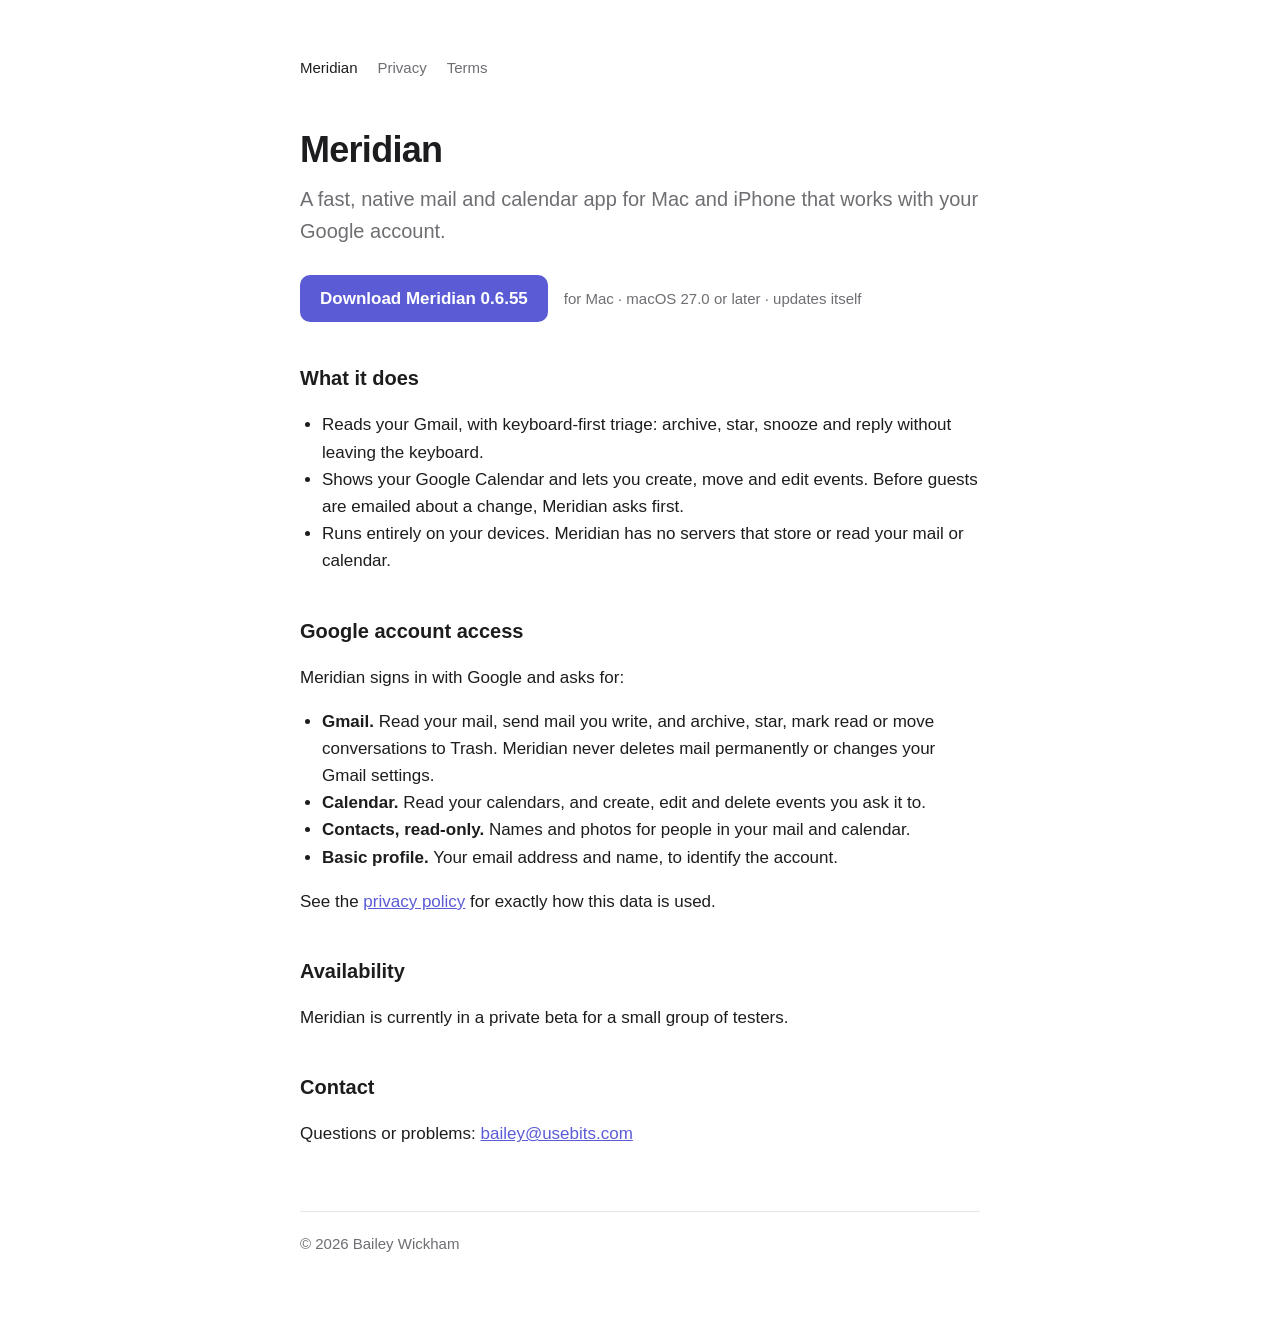
==== index.html @ 5a2b57b2 "Meridian 0.6.55 (build 727)" ====
<!doctype html>
<html lang="en">
<head>
  <meta charset="utf-8">
  <meta name="viewport" content="width=device-width, initial-scale=1">
  <title>Meridian</title>
  <meta name="description" content="Meridian is a native mail and calendar app for Mac and iPhone that works with your Google account.">
  <link rel="stylesheet" href="style.css">
</head>
<body>
<main>
  <nav>
    <a href="./" aria-current="page">Meridian</a>
    <a href="privacy.html">Privacy</a>
    <a href="terms.html">Terms</a>
  </nav>

  <h1>Meridian</h1>
  <p class="lede">A fast, native mail and calendar app for Mac and iPhone that works with your Google account.</p>
  <p class="get">
    <a class="download" data-release-link href="https://github.com/baileywickham/meridian-site/releases/download/v0.6.55/Meridian-0.6.55.dmg">Download Meridian 0.6.55</a>
    <span class="muted">for Mac · <span data-release-requires>macOS 27.0 or later</span> · updates itself</span>
  </p>

  <h2>What it does</h2>
  <ul>
    <li>Reads your Gmail, with keyboard-first triage: archive, star, snooze and reply without leaving the keyboard.</li>
    <li>Shows your Google Calendar and lets you create, move and edit events. Before guests are emailed about a change, Meridian asks first.</li>
    <li>Runs entirely on your devices. Meridian has no servers that store or read your mail or calendar.</li>
  </ul>

  <h2>Google account access</h2>
  <p>Meridian signs in with Google and asks for:</p>
  <ul>
    <li><strong>Gmail.</strong> Read your mail, send mail you write, and archive, star, mark read or move conversations to Trash. Meridian never deletes mail permanently or changes your Gmail settings.</li>
    <li><strong>Calendar.</strong> Read your calendars, and create, edit and delete events you ask it to.</li>
    <li><strong>Contacts, read-only.</strong> Names and photos for people in your mail and calendar.</li>
    <li><strong>Basic profile.</strong> Your email address and name, to identify the account.</li>
  </ul>
  <p>See the <a href="privacy.html">privacy policy</a> for exactly how this data is used.</p>

  <h2>Availability</h2>
  <p>Meridian is currently in a private beta for a small group of testers.</p>

  <h2>Contact</h2>
  <p>Questions or problems: <a href="mailto:bailey@usebits.com">bailey@usebits.com</a></p>

  <footer class="muted">© 2026 Bailey Wickham</footer>
</main>
</body>
</html>
---- style.css ----
:root {
  --bg: #ffffff;
  --fg: #1d1d1f;
  --muted: #6e6e73;
  --accent: #5b5bd6;
  --rule: #e5e5ea;
}
@media (prefers-color-scheme: dark) {
  :root {
    --bg: #161618;
    --fg: #f2f2f4;
    --muted: #a1a1a6;
    --accent: #8e8cf0;
    --rule: #2c2c2e;
  }
}
* { box-sizing: border-box; }
body {
  margin: 0;
  background: var(--bg);
  color: var(--fg);
  font: 17px/1.6 -apple-system, BlinkMacSystemFont, "Inter", "Segoe UI", sans-serif;
}
main { max-width: 720px; margin: 0 auto; padding: 56px 20px 80px; }
nav { display: flex; gap: 20px; font-size: 15px; margin-bottom: 48px; }
nav a { color: var(--muted); text-decoration: none; }
nav a:hover, nav a[aria-current] { color: var(--fg); }
h1 { font-size: 36px; line-height: 1.2; margin: 0 0 12px; letter-spacing: -0.02em; }
h2 { font-size: 20px; margin: 40px 0 8px; }
p, li { color: var(--fg); }
.lede { font-size: 20px; color: var(--muted); margin-top: 0; }
.muted { color: var(--muted); font-size: 15px; }
a { color: var(--accent); }
ul { padding-left: 22px; }
.get { display: flex; flex-wrap: wrap; align-items: center; gap: 8px 16px; margin: 28px 0 8px; }
.download {
  display: inline-block; padding: 10px 20px; border-radius: 10px;
  background: var(--accent); color: #fff; font-weight: 600; text-decoration: none;
}
.download:hover { filter: brightness(1.08); }
footer { margin-top: 64px; padding-top: 20px; border-top: 1px solid var(--rule); }
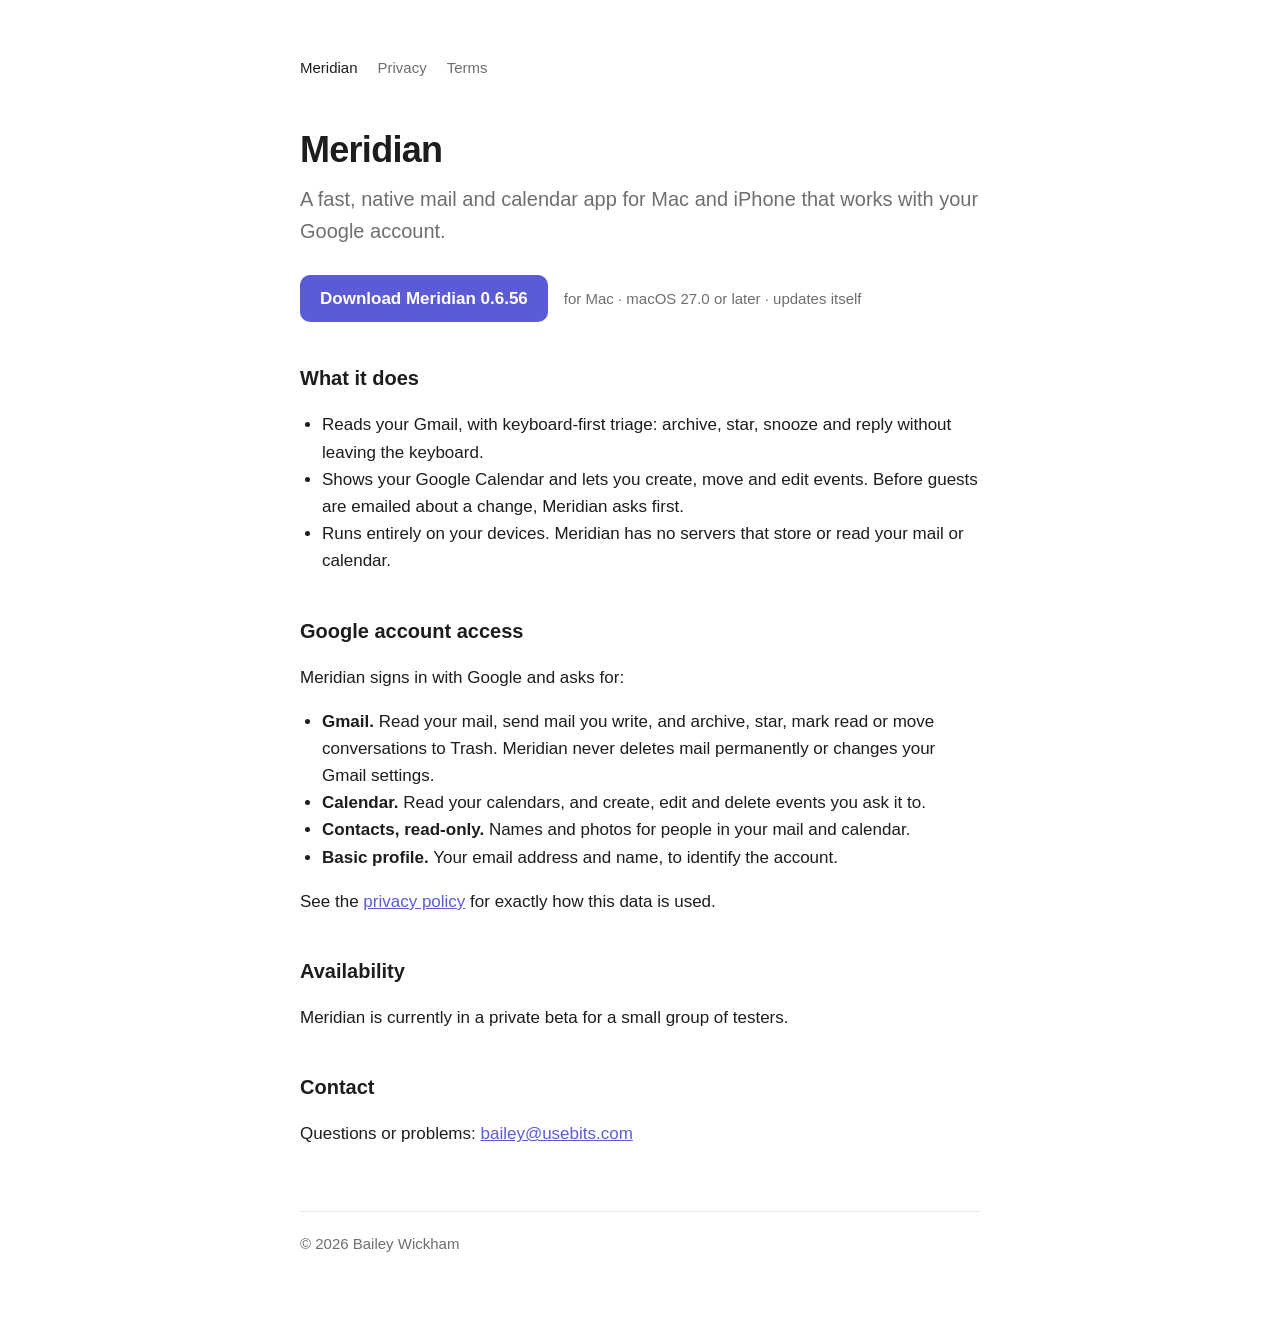
==== commit 26c3bc22: "Meridian 0.6.56 (build 751)" ====
--- a/index.html
+++ b/index.html
@@ -18,7 +18,7 @@
   <h1>Meridian</h1>
   <p class="lede">A fast, native mail and calendar app for Mac and iPhone that works with your Google account.</p>
   <p class="get">
-    <a class="download" data-release-link href="https://github.com/baileywickham/meridian-site/releases/download/v0.6.55/Meridian-0.6.55.dmg">Download Meridian 0.6.55</a>
+    <a class="download" data-release-link href="https://github.com/baileywickham/meridian-site/releases/download/v0.6.56/Meridian-0.6.56.dmg">Download Meridian 0.6.56</a>
     <span class="muted">for Mac · <span data-release-requires>macOS 27.0 or later</span> · updates itself</span>
   </p>
 
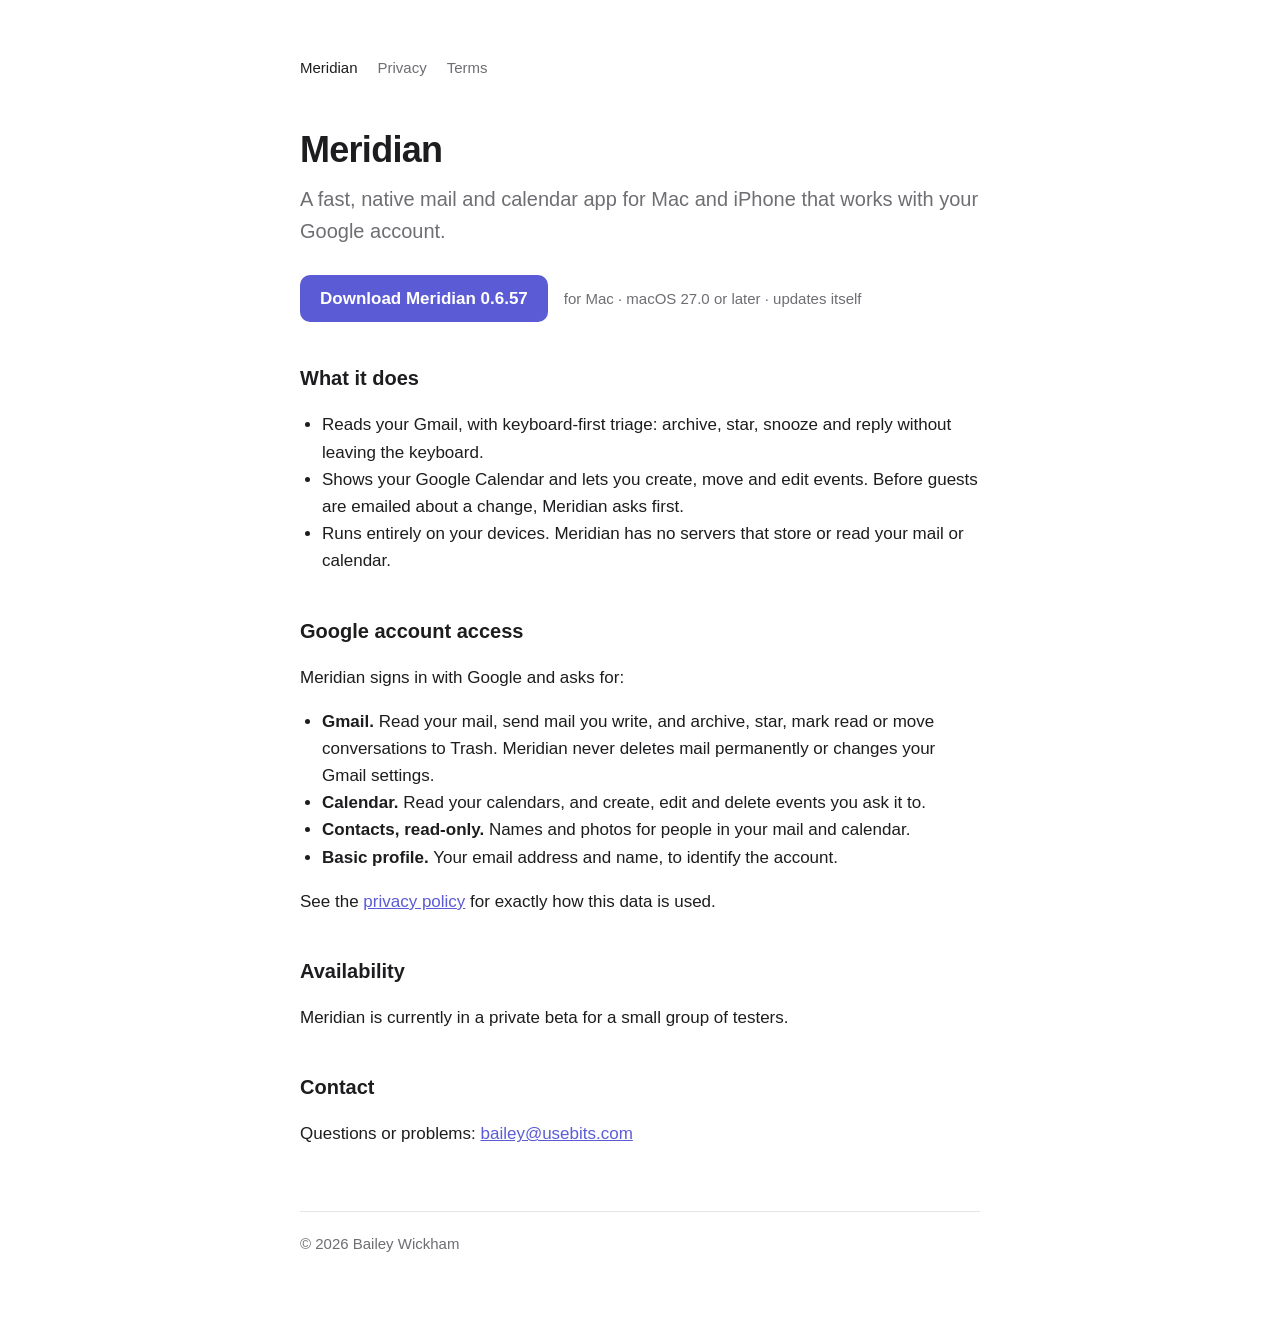
==== commit c2730ef0: "Meridian 0.6.57 (build 755)" ====
--- a/index.html
+++ b/index.html
@@ -18,7 +18,7 @@
   <h1>Meridian</h1>
   <p class="lede">A fast, native mail and calendar app for Mac and iPhone that works with your Google account.</p>
   <p class="get">
-    <a class="download" data-release-link href="https://github.com/baileywickham/meridian-site/releases/download/v0.6.56/Meridian-0.6.56.dmg">Download Meridian 0.6.56</a>
+    <a class="download" data-release-link href="https://github.com/baileywickham/meridian-site/releases/download/v0.6.57/Meridian-0.6.57.dmg">Download Meridian 0.6.57</a>
     <span class="muted">for Mac · <span data-release-requires>macOS 27.0 or later</span> · updates itself</span>
   </p>
 
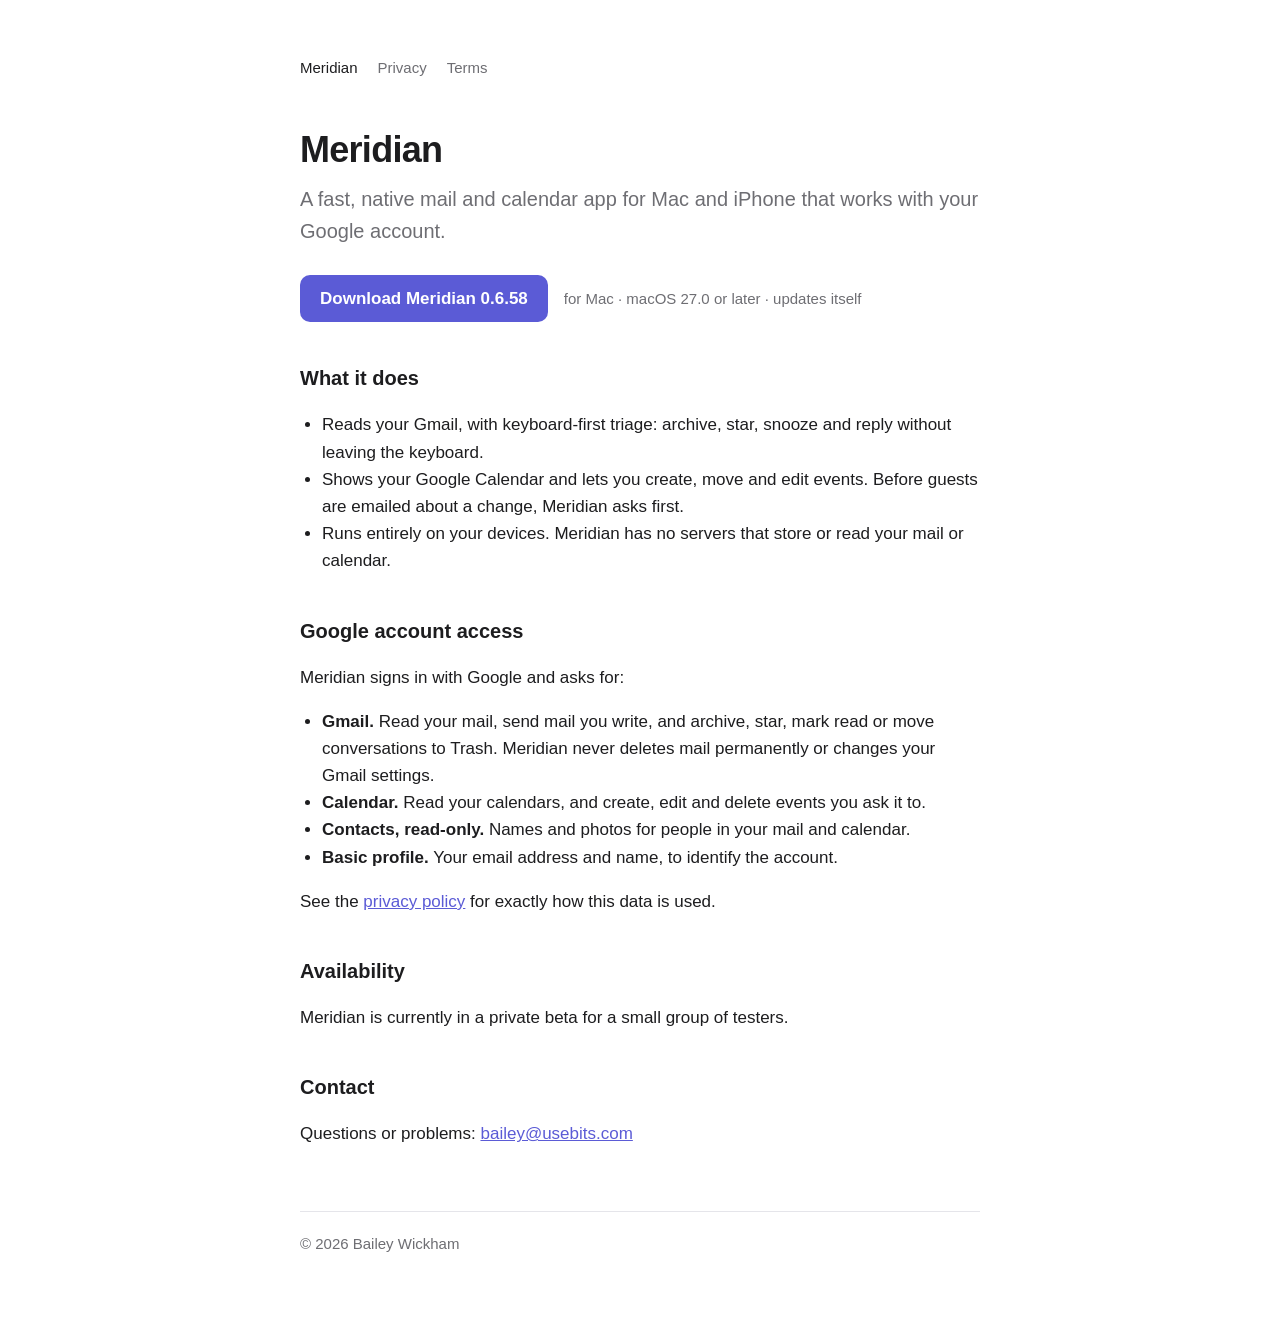
==== commit ed688e8f: "Meridian 0.6.58 (build 759)" ====
--- a/index.html
+++ b/index.html
@@ -18,7 +18,7 @@
   <h1>Meridian</h1>
   <p class="lede">A fast, native mail and calendar app for Mac and iPhone that works with your Google account.</p>
   <p class="get">
-    <a class="download" data-release-link href="https://github.com/baileywickham/meridian-site/releases/download/v0.6.57/Meridian-0.6.57.dmg">Download Meridian 0.6.57</a>
+    <a class="download" data-release-link href="https://github.com/baileywickham/meridian-site/releases/download/v0.6.58/Meridian-0.6.58.dmg">Download Meridian 0.6.58</a>
     <span class="muted">for Mac · <span data-release-requires>macOS 27.0 or later</span> · updates itself</span>
   </p>
 
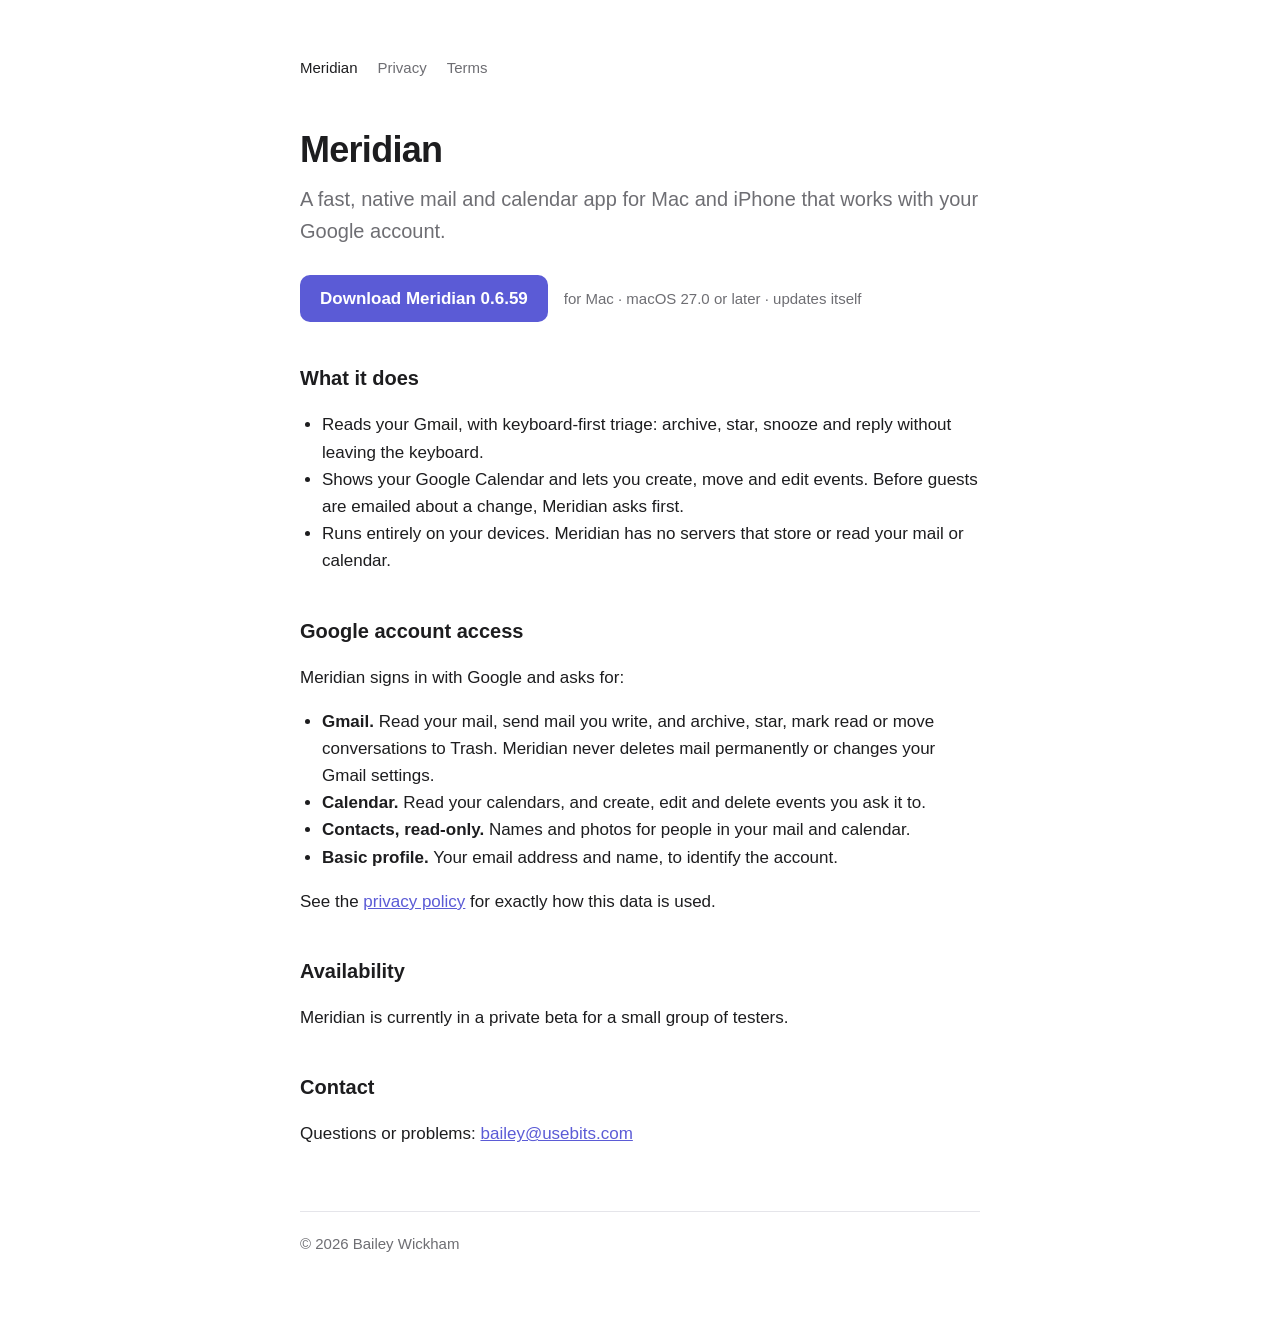
==== commit 5dacbda4: "Meridian 0.6.59 (build 761)" ====
--- a/index.html
+++ b/index.html
@@ -18,7 +18,7 @@
   <h1>Meridian</h1>
   <p class="lede">A fast, native mail and calendar app for Mac and iPhone that works with your Google account.</p>
   <p class="get">
-    <a class="download" data-release-link href="https://github.com/baileywickham/meridian-site/releases/download/v0.6.58/Meridian-0.6.58.dmg">Download Meridian 0.6.58</a>
+    <a class="download" data-release-link href="https://github.com/baileywickham/meridian-site/releases/download/v0.6.59/Meridian-0.6.59.dmg">Download Meridian 0.6.59</a>
     <span class="muted">for Mac · <span data-release-requires>macOS 27.0 or later</span> · updates itself</span>
   </p>
 
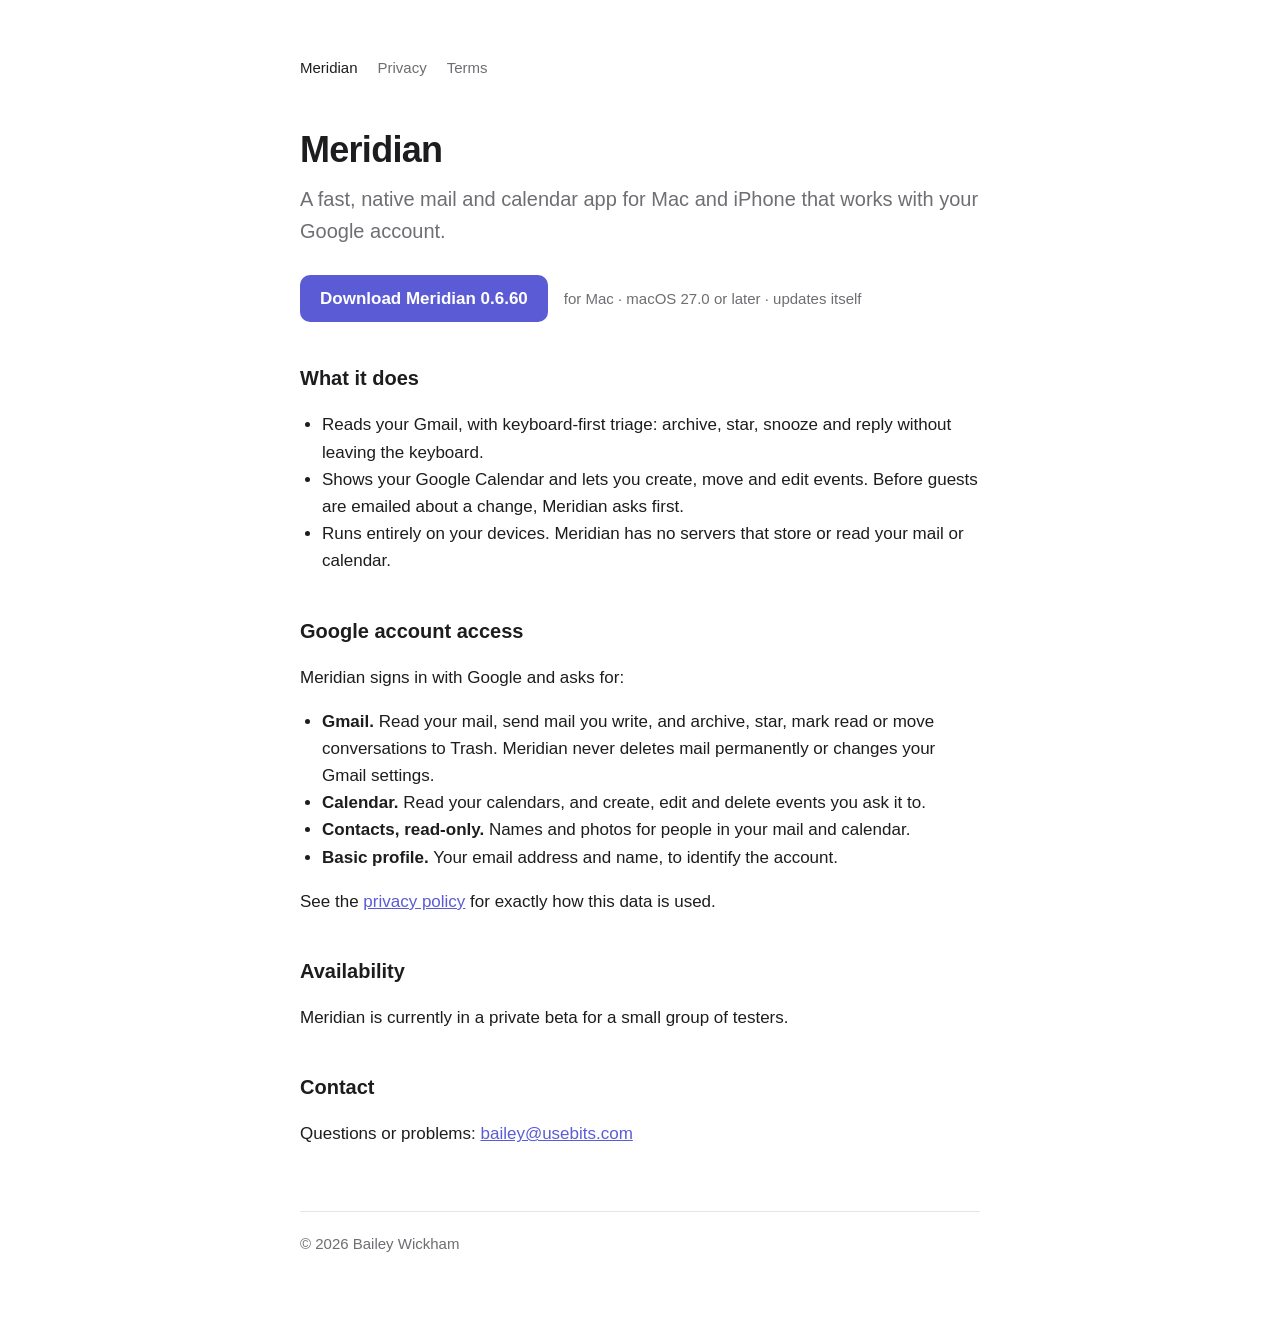
==== commit 029b31de: "Meridian 0.6.60 (build 765)" ====
--- a/index.html
+++ b/index.html
@@ -18,7 +18,7 @@
   <h1>Meridian</h1>
   <p class="lede">A fast, native mail and calendar app for Mac and iPhone that works with your Google account.</p>
   <p class="get">
-    <a class="download" data-release-link href="https://github.com/baileywickham/meridian-site/releases/download/v0.6.59/Meridian-0.6.59.dmg">Download Meridian 0.6.59</a>
+    <a class="download" data-release-link href="https://github.com/baileywickham/meridian-site/releases/download/v0.6.60/Meridian-0.6.60.dmg">Download Meridian 0.6.60</a>
     <span class="muted">for Mac · <span data-release-requires>macOS 27.0 or later</span> · updates itself</span>
   </p>
 
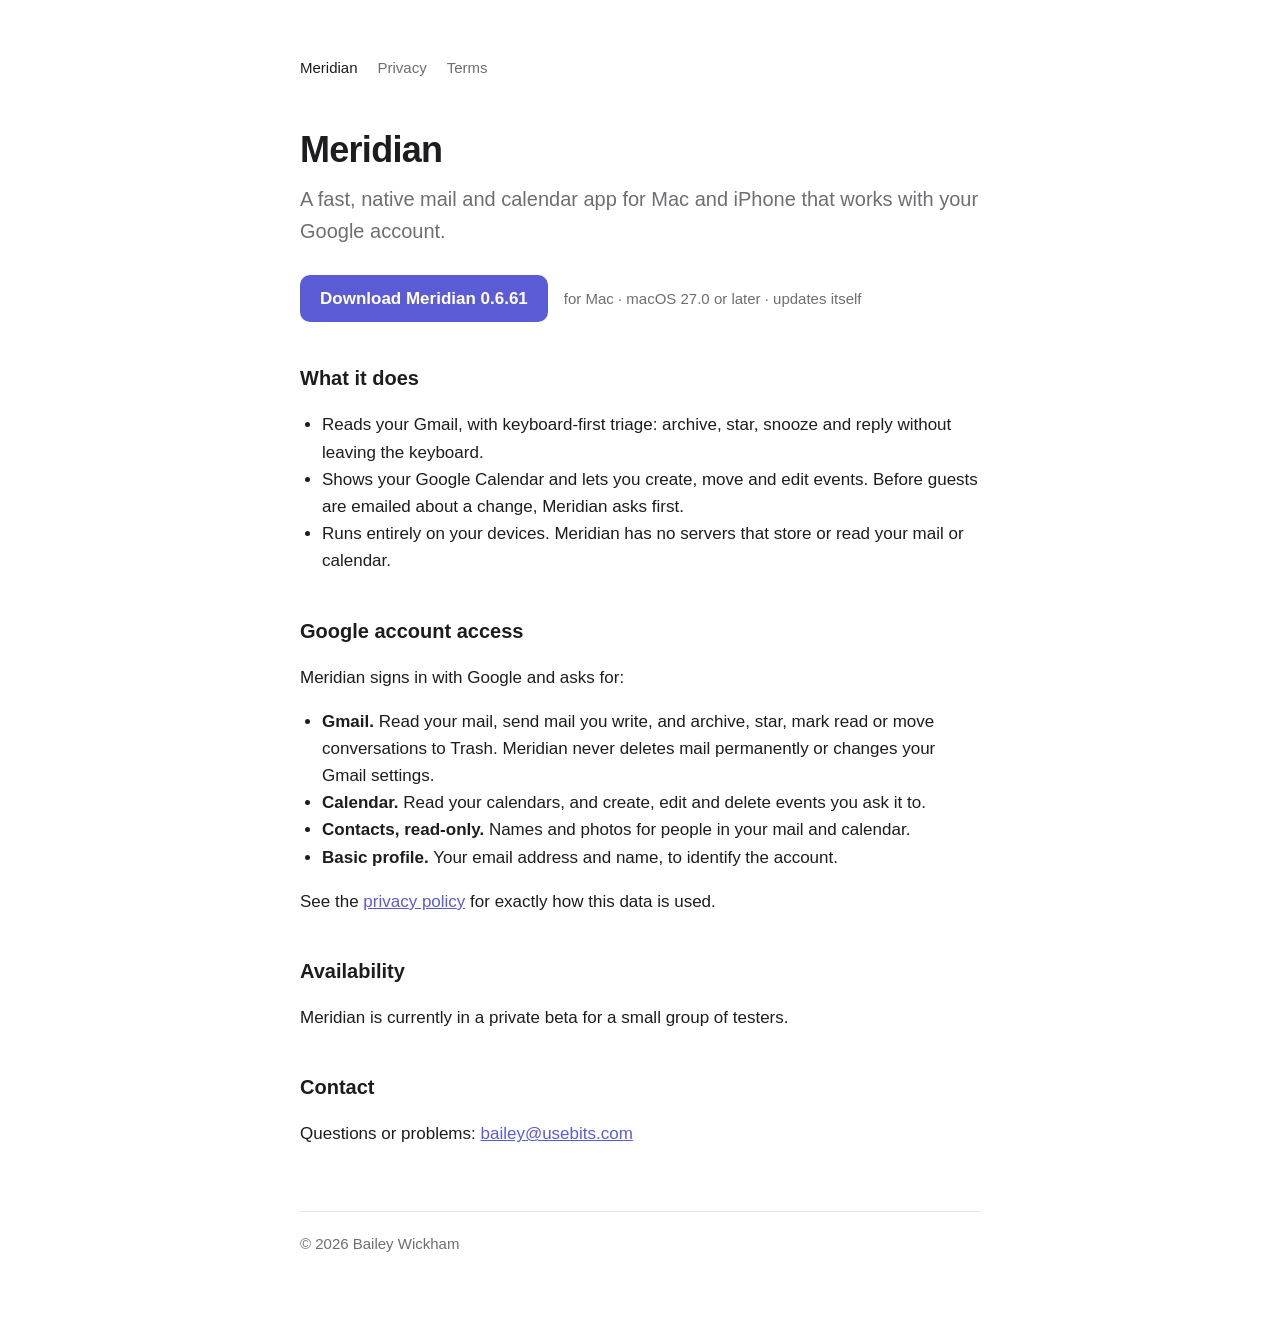
==== commit d264dcb6: "Meridian 0.6.61 (build 770)" ====
--- a/index.html
+++ b/index.html
@@ -18,7 +18,7 @@
   <h1>Meridian</h1>
   <p class="lede">A fast, native mail and calendar app for Mac and iPhone that works with your Google account.</p>
   <p class="get">
-    <a class="download" data-release-link href="https://github.com/baileywickham/meridian-site/releases/download/v0.6.60/Meridian-0.6.60.dmg">Download Meridian 0.6.60</a>
+    <a class="download" data-release-link href="https://github.com/baileywickham/meridian-site/releases/download/v0.6.61/Meridian-0.6.61.dmg">Download Meridian 0.6.61</a>
     <span class="muted">for Mac · <span data-release-requires>macOS 27.0 or later</span> · updates itself</span>
   </p>
 
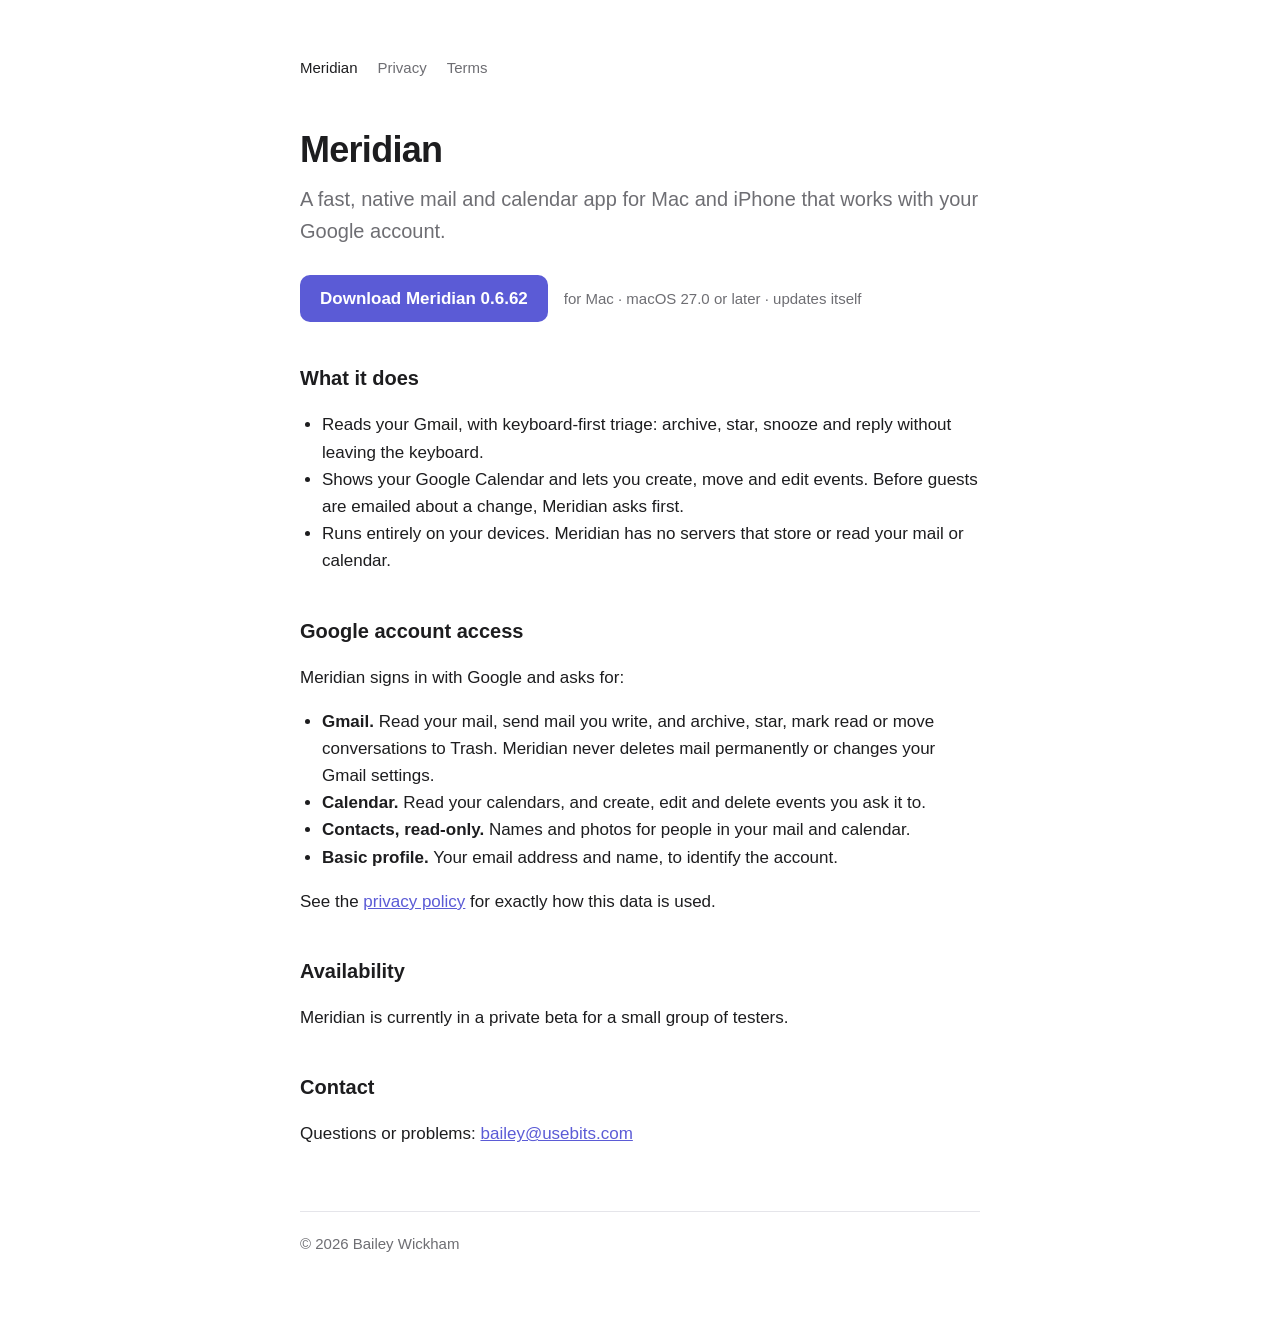
==== commit e0d1d34a: "Meridian 0.6.62 (build 773)" ====
--- a/index.html
+++ b/index.html
@@ -18,7 +18,7 @@
   <h1>Meridian</h1>
   <p class="lede">A fast, native mail and calendar app for Mac and iPhone that works with your Google account.</p>
   <p class="get">
-    <a class="download" data-release-link href="https://github.com/baileywickham/meridian-site/releases/download/v0.6.61/Meridian-0.6.61.dmg">Download Meridian 0.6.61</a>
+    <a class="download" data-release-link href="https://github.com/baileywickham/meridian-site/releases/download/v0.6.62/Meridian-0.6.62.dmg">Download Meridian 0.6.62</a>
     <span class="muted">for Mac · <span data-release-requires>macOS 27.0 or later</span> · updates itself</span>
   </p>
 
